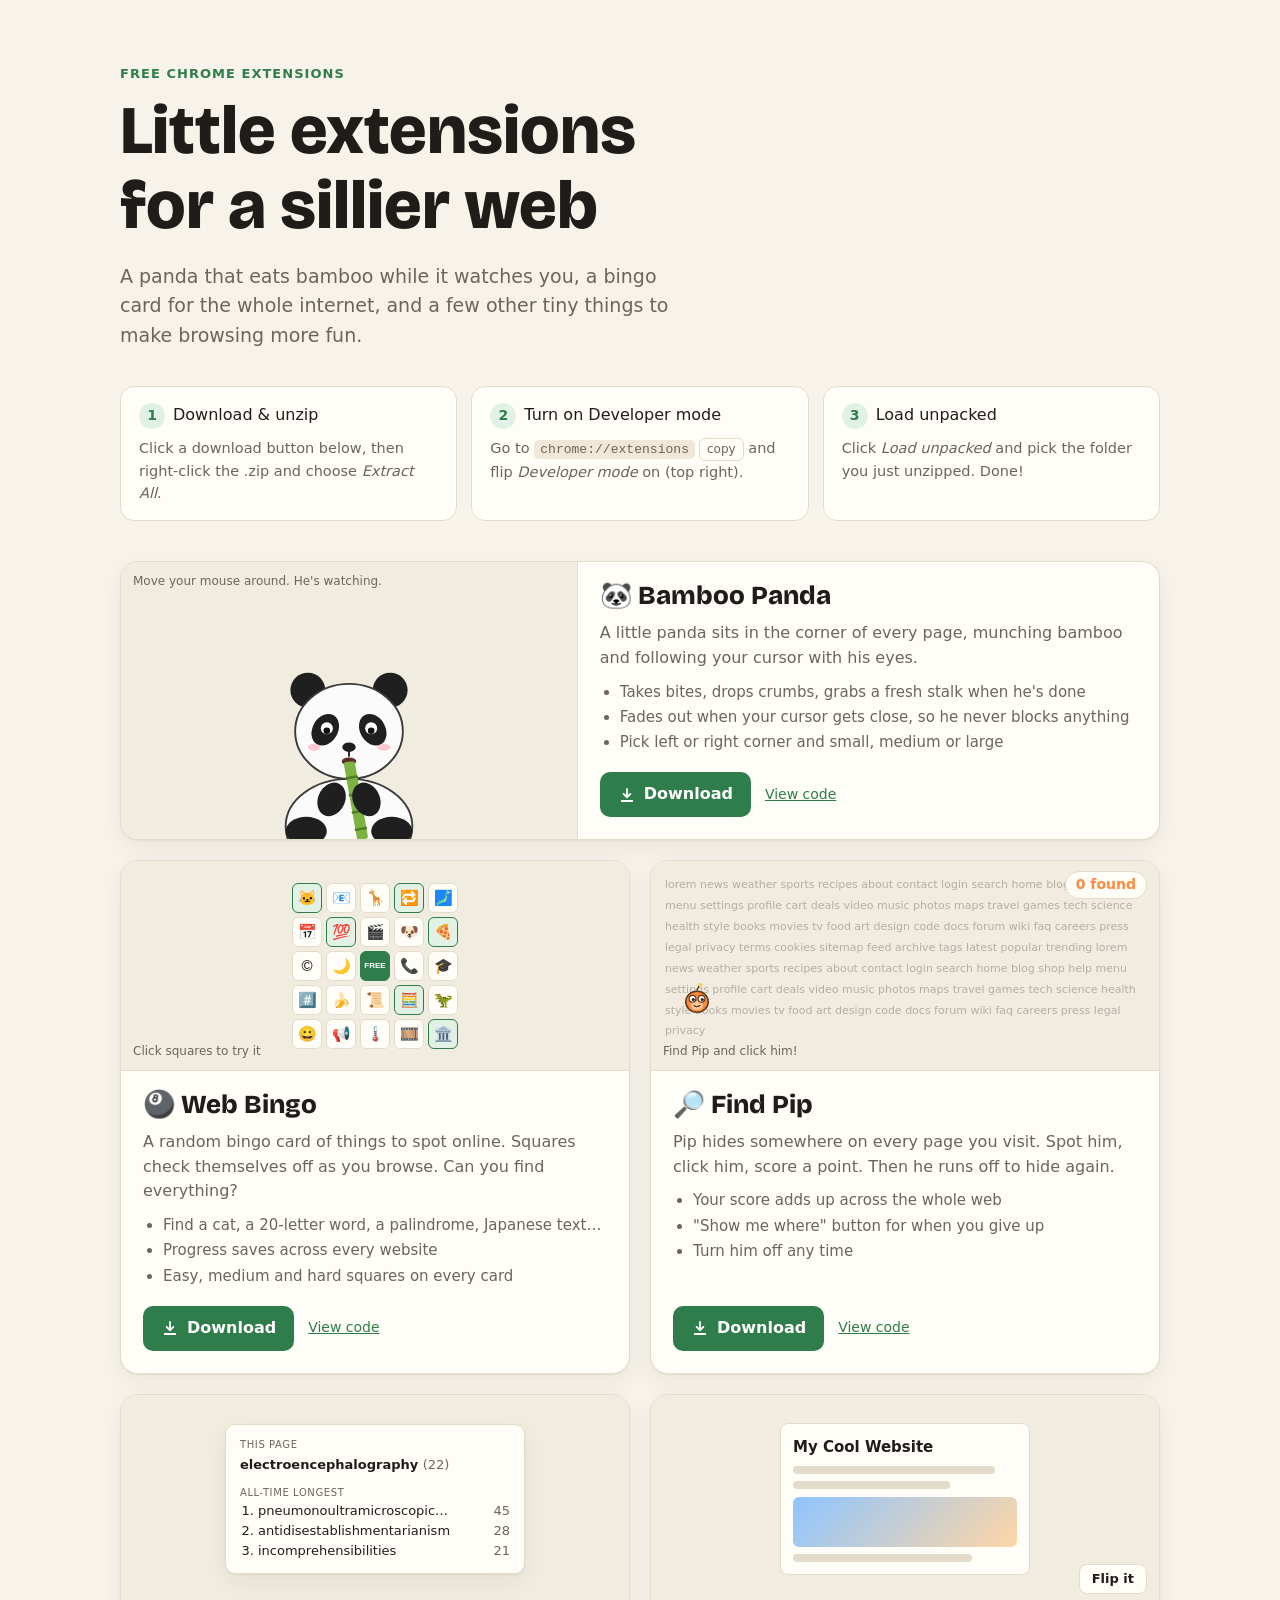
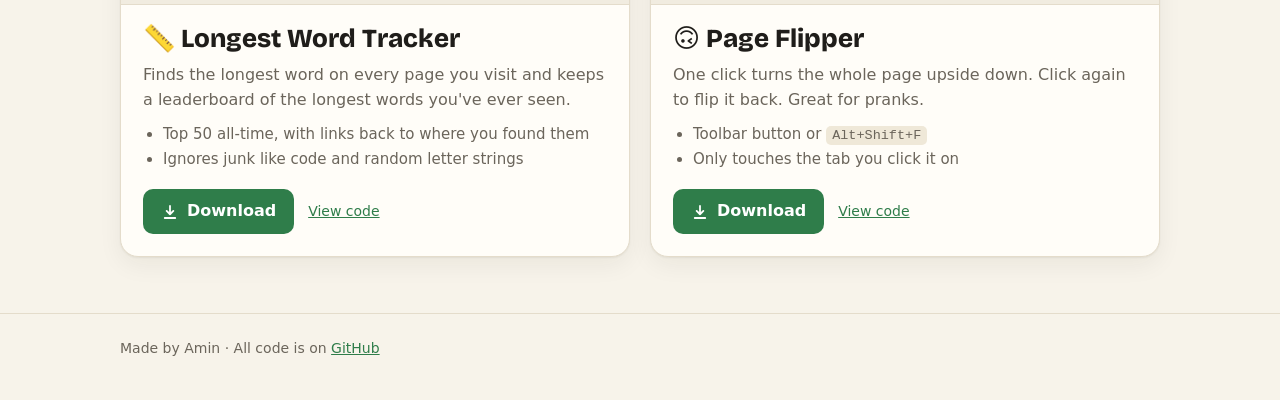
==== site/index.html @ 61991381 "Add download site and GitHub Pages workflow The workflow zips each extension and publishes site/ to " ====
<!doctype html>
<html lang="en">
<head>
<meta charset="utf-8">
<meta name="viewport" content="width=device-width, initial-scale=1">
<title>Little Extensions</title>
<meta name="description" content="Small, silly Chrome extensions: a bamboo-eating panda, web bingo, a hide-and-seek critter and more. Free to download.">
<link rel="preconnect" href="https://fonts.googleapis.com">
<link rel="preconnect" href="https://fonts.gstatic.com" crossorigin>
<link href="https://fonts.googleapis.com/css2?family=Bricolage+Grotesque:opsz,wght@12..96,600;12..96,800&display=swap" rel="stylesheet">
<style>
  :root {
    --bg: #f7f3ea;
    --surface: #fffdf8;
    --ink: #1f1d1a;
    --muted: #6b655b;
    --line: #e4dccb;
    --accent: #2f7d4a;
    --accent-ink: #ffffff;
    --accent-soft: #e2f1e6;
    --demo: #f1ece0;
    --code: #efe8d8;
    --shadow: 0 1px 2px rgba(40, 30, 10, .06), 0 8px 24px rgba(40, 30, 10, .06);
    color-scheme: light;
  }
  @media (prefers-color-scheme: dark) {
    :root {
      --bg: #171614;
      --surface: #211f1c;
      --ink: #f1ece3;
      --muted: #a8a094;
      --line: #36322c;
      --accent: #5fbf7f;
      --accent-ink: #0f1a12;
      --accent-soft: #223428;
      --demo: #2a2723;
      --code: #2e2a25;
      --shadow: 0 1px 2px rgba(0, 0, 0, .3), 0 8px 24px rgba(0, 0, 0, .25);
      color-scheme: dark;
    }
  }

  * { box-sizing: border-box; }
  body {
    margin: 0;
    background: var(--bg);
    color: var(--ink);
    font: 16px/1.55 system-ui, -apple-system, "Segoe UI", Roboto, sans-serif;
  }
  .wrap { max-width: 1080px; margin: 0 auto; padding-inline: 20px; }
  h1, h2, h3 { font-family: "Bricolage Grotesque", system-ui, sans-serif; line-height: 1.1; margin: 0; }
  a { color: var(--accent); }
  code {
    font: 0.9em ui-monospace, "Cascadia Code", Consolas, monospace;
    background: var(--code);
    padding: 2px 6px;
    border-radius: 5px;
  }

  /* ---------- hero ---------- */
  header { padding-block: 64px 36px; }
  .eyebrow { color: var(--accent); font-weight: 700; letter-spacing: .08em; text-transform: uppercase; font-size: 13px; }
  h1 { font-size: clamp(38px, 7vw, 68px); font-weight: 800; margin-top: 10px; max-width: 14ch; }
  .lede { color: var(--muted); font-size: 19px; max-width: 46ch; margin: 18px 0 0; }

  /* ---------- install steps ---------- */
  .install {
    display: grid;
    grid-template-columns: repeat(3, 1fr);
    gap: 14px;
    margin-bottom: 40px;
  }
  .step {
    background: var(--surface);
    border: 1px solid var(--line);
    border-radius: 14px;
    padding: 16px 18px;
  }
  .step b { display: inline-grid; place-items: center; width: 26px; height: 26px; border-radius: 50%;
            background: var(--accent-soft); color: var(--accent); font-size: 14px; margin-right: 8px; }
  .step p { margin: 8px 0 0; color: var(--muted); font-size: 14.5px; }
  .copy {
    font: inherit; font-size: 12px; margin-left: 4px; cursor: pointer;
    border: 1px solid var(--line); background: var(--surface); color: var(--muted);
    border-radius: 6px; padding: 1px 7px;
  }
  .copy:hover { color: var(--ink); }

  /* ---------- cards ---------- */
  .grid { display: grid; grid-template-columns: repeat(2, 1fr); gap: 20px; padding-bottom: 56px; }
  .card {
    background: var(--surface);
    border: 1px solid var(--line);
    border-radius: 18px;
    overflow: hidden;
    display: flex;
    flex-direction: column;
    box-shadow: var(--shadow);
  }
  .card.wide { grid-column: 1 / -1; flex-direction: row; }
  .card.wide .demo { flex: 0 0 44%; height: auto; min-height: 240px; }
  .demo {
    position: relative;
    height: 210px;
    background: var(--demo);
    border-bottom: 1px solid var(--line);
    overflow: hidden;
    display: grid;
    place-items: center;
  }
  .card.wide .demo { border-bottom: 0; border-right: 1px solid var(--line); }
  .demo-hint {
    position: absolute; left: 12px; bottom: 10px;
    font-size: 12px; color: var(--muted);
  }
  .body { padding: 20px 22px 22px; display: flex; flex-direction: column; gap: 10px; flex: 1; }
  .body h2 { font-size: 26px; font-weight: 800; }
  .body p { margin: 0; color: var(--muted); }
  .body ul { margin: 0; padding-left: 20px; color: var(--muted); font-size: 15px; }
  .body li + li { margin-top: 2px; }
  .actions { margin-top: auto; padding-top: 8px; display: flex; gap: 14px; align-items: center; flex-wrap: wrap; }
  .download {
    display: inline-flex; align-items: center; gap: 8px;
    background: var(--accent); color: var(--accent-ink);
    font-weight: 700; text-decoration: none;
    padding: 10px 18px; border-radius: 10px;
  }
  .download:hover { filter: brightness(1.08); }
  .download svg { width: 18px; height: 18px; }
  .source { font-size: 14px; }

  /* ---------- demo: longest word ---------- */
  .mini-popup {
    width: min(300px, 86%);
    background: var(--surface); border: 1px solid var(--line); border-radius: 10px;
    padding: 12px 14px; font-size: 13px; box-shadow: var(--shadow);
  }
  .mini-popup small { display: block; color: var(--muted); font-size: 10px; letter-spacing: .06em; text-transform: uppercase; }
  .mini-popup .big { font-weight: 700; word-break: break-all; margin: 2px 0 10px; }
  .mini-popup ol { margin: 0; padding-left: 18px; }
  .mini-popup li span { color: var(--muted); float: right; }

  /* ---------- demo: page flipper ---------- */
  .fake-page {
    width: min(250px, 80%);
    background: var(--surface); border: 1px solid var(--line); border-radius: 8px;
    padding: 12px; transition: transform .6s cubic-bezier(.6, -0.2, .3, 1.3);
  }
  .fake-page.flipped { transform: rotate(180deg); }
  .fake-page .bar { height: 8px; border-radius: 4px; background: var(--line); margin-top: 7px; }
  .fake-page .title { font-weight: 800; font-size: 15px; }
  .fake-page .img { height: 50px; border-radius: 6px; margin-top: 8px; background: linear-gradient(135deg, #8ec5ff, #ffd6a5); }
  .flip-btn {
    position: absolute; right: 12px; bottom: 10px;
    font: inherit; font-size: 13px; font-weight: 600; cursor: pointer;
    border: 1px solid var(--line); background: var(--surface); color: var(--ink);
    border-radius: 8px; padding: 4px 12px;
  }

  /* ---------- demo: find pip ---------- */
  #pip-demo { cursor: crosshair; display: block; }
  #pip {
    position: absolute; width: 30px; height: 30px; cursor: pointer;
    transition: transform .15s; border: 0; padding: 0; background: none;
  }
  #pip:hover { transform: scale(1.25) rotate(-8deg); }
  #pip-score {
    position: absolute; right: 12px; top: 10px;
    font-weight: 800; font-size: 14px; color: #ff8a3d;
    background: var(--surface); border: 1px solid var(--line); border-radius: 999px; padding: 2px 10px;
  }
  .pip-scatter { position: absolute; inset: 0; color: var(--muted); opacity: .45; font-size: 11px; line-height: 1.9; padding: 14px; overflow: hidden; user-select: none; }

  /* ---------- demo: web bingo ---------- */
  .bingo { display: grid; grid-template-columns: repeat(5, 30px); gap: 4px; }
  .bingo button {
    width: 30px; height: 30px; padding: 0; font-size: 15px; cursor: pointer;
    border: 1.5px solid var(--line); border-radius: 6px; background: var(--surface);
  }
  .bingo button.on { background: var(--accent-soft); border-color: var(--accent); }
  .bingo button.free { background: var(--accent); border-color: var(--accent); color: var(--accent-ink); font-size: 8px; font-weight: 800; }
  .bingo-shout { position: absolute; top: 12px; font-weight: 800; color: #c0392b; letter-spacing: .05em; opacity: 0; transition: opacity .2s; }
  .bingo-shout.show { opacity: 1; }

  /* ---------- demo: panda ---------- */
  .panda-demo { width: 190px; height: 190px; align-self: end; }
  .panda-demo svg { width: 100%; height: 100%; display: block; overflow: visible; }
  #pd-mouth { animation: chew .52s ease-in-out infinite; transform-box: fill-box; transform-origin: center; }
  #pd-bob { animation: bob .52s ease-in-out infinite; }
  #pd-eyes { transform-box: fill-box; transform-origin: center; transition: transform .08s; }
  #pd-eyes.blink { transform: scaleY(.1); }
  @keyframes chew { 0%, 100% { transform: scaleY(.45); } 50% { transform: scaleY(1.15); } }
  @keyframes bob { 50% { transform: translateY(-2px); } }

  footer { border-top: 1px solid var(--line); padding-block: 24px 40px; color: var(--muted); font-size: 14px; }

  @media (max-width: 760px) {
    header { padding-block: 40px 24px; }
    .install { grid-template-columns: 1fr; }
    .grid { grid-template-columns: 1fr; }
    .card.wide { flex-direction: column; }
    .card.wide .demo { flex: none; min-height: 210px; border-right: 0; border-bottom: 1px solid var(--line); }
  }
  @media (prefers-reduced-motion: reduce) {
    #pd-mouth, #pd-bob { animation: none; }
    .fake-page { transition: none; }
  }
</style>
</head>
<body>

<div class="wrap">
  <header>
    <div class="eyebrow">Free Chrome extensions</div>
    <h1>Little extensions for a sillier web</h1>
    <p class="lede">A panda that eats bamboo while it watches you, a bingo card for the whole internet, and a few other tiny things to make browsing more fun.</p>
  </header>

  <section class="install" aria-label="How to install">
    <div class="step"><b>1</b>Download &amp; unzip
      <p>Click a download button below, then right-click the .zip and choose <em>Extract All</em>.</p></div>
    <div class="step"><b>2</b>Turn on Developer mode
      <p>Go to <code>chrome://extensions</code><button class="copy" data-copy="chrome://extensions">copy</button> and flip <em>Developer mode</em> on (top right).</p></div>
    <div class="step"><b>3</b>Load unpacked
      <p>Click <em>Load unpacked</em> and pick the folder you just unzipped. Done!</p></div>
  </section>

  <main class="grid">

    <!-- Bamboo Panda -->
    <article class="card wide">
      <div class="demo">
        <div class="panda-demo" aria-hidden="true">
          <svg viewBox="0 0 120 120">
            <defs><clipPath id="pd-clip"><rect x="0" y="71" width="120" height="60"/></clipPath></defs>
            <ellipse cx="60" cy="112" rx="40" ry="30" fill="#fbfbfb" stroke="#3a3a3a" stroke-width="1.2"/>
            <ellipse cx="33" cy="115" rx="13" ry="9" fill="#1f1f1f"/>
            <ellipse cx="87" cy="115" rx="13" ry="9" fill="#1f1f1f"/>
            <g id="pd-head">
              <circle cx="34" cy="26" r="11" fill="#1f1f1f"/>
              <circle cx="86" cy="26" r="11" fill="#1f1f1f"/>
              <ellipse cx="60" cy="52" rx="34" ry="30" fill="#fbfbfb" stroke="#3a3a3a" stroke-width="1.2"/>
              <ellipse cx="45" cy="51" rx="8" ry="10.5" fill="#1f1f1f" transform="rotate(30 45 51)"/>
              <ellipse cx="75" cy="51" rx="8" ry="10.5" fill="#1f1f1f" transform="rotate(-30 75 51)"/>
              <g id="pd-eyes">
                <circle cx="46" cy="50" r="3.8" fill="#fff"/>
                <circle cx="74" cy="50" r="3.8" fill="#fff"/>
                <circle id="pd-pl" cx="46" cy="50" r="2.1" fill="#111"/>
                <circle id="pd-pr" cx="74" cy="50" r="2.1" fill="#111"/>
              </g>
              <ellipse cx="38" cy="62" rx="4" ry="2.2" fill="#ffb3c1" opacity=".7"/>
              <ellipse cx="82" cy="62" rx="4" ry="2.2" fill="#ffb3c1" opacity=".7"/>
              <ellipse cx="60" cy="62" rx="4.2" ry="3" fill="#1f1f1f"/>
              <path d="M60 65 v2.5" stroke="#1f1f1f" stroke-width="1.2" stroke-linecap="round"/>
              <ellipse id="pd-mouth" cx="60" cy="71" rx="4.5" ry="2.5" fill="#5a2b2b"/>
            </g>
            <g clip-path="url(#pd-clip)">
              <g transform="rotate(-10 60 71)">
                <g id="pd-bob">
                  <rect x="56.5" y="71" width="7" height="50" rx="1.5" fill="#7cb342"/>
                  <rect x="56" y="80.4" width="8" height="1.6" rx=".8" fill="#4e7d23"/>
                  <rect x="56" y="91.4" width="8" height="1.6" rx=".8" fill="#4e7d23"/>
                  <rect x="56" y="102.4" width="8" height="1.6" rx=".8" fill="#4e7d23"/>
                  <rect x="56" y="113.4" width="8" height="1.6" rx=".8" fill="#4e7d23"/>
                </g>
              </g>
            </g>
            <ellipse cx="49" cy="95" rx="8.5" ry="11" fill="#1f1f1f" transform="rotate(25 49 95)"/>
            <ellipse cx="71" cy="95" rx="8.5" ry="11" fill="#1f1f1f" transform="rotate(-25 71 95)"/>
          </svg>
        </div>
        <span class="demo-hint" style="top:10px;bottom:auto">Move your mouse around. He's watching.</span>
      </div>
      <div class="body">
        <h2>🐼 Bamboo Panda</h2>
        <p>A little panda sits in the corner of every page, munching bamboo and following your cursor with his eyes.</p>
        <ul>
          <li>Takes bites, drops crumbs, grabs a fresh stalk when he's done</li>
          <li>Fades out when your cursor gets close, so he never blocks anything</li>
          <li>Pick left or right corner and small, medium or large</li>
        </ul>
        <div class="actions">
          <a class="download" href="downloads/bamboo-panda.zip" download><svg viewBox="0 0 24 24" fill="none" stroke="currentColor" stroke-width="2.4" stroke-linecap="round" stroke-linejoin="round"><path d="M12 4v11m0 0-4.5-4.5M12 15l4.5-4.5M5 20h14"/></svg>Download</a>
          <a class="source" href="https://github.com/XGXCpneumatic/extentions/tree/main/bamboo-panda">View code</a>
        </div>
      </div>
    </article>

    <!-- Web Bingo -->
    <article class="card">
      <div class="demo">
        <div class="bingo-shout" id="bingo-shout">🎉 BINGO!</div>
        <div class="bingo" id="bingo"></div>
        <span class="demo-hint">Click squares to try it</span>
      </div>
      <div class="body">
        <h2>🎱 Web Bingo</h2>
        <p>A random bingo card of things to spot online. Squares check themselves off as you browse. Can you find everything?</p>
        <ul>
          <li>Find a cat, a 20-letter word, a palindrome, Japanese text…</li>
          <li>Progress saves across every website</li>
          <li>Easy, medium and hard squares on every card</li>
        </ul>
        <div class="actions">
          <a class="download" href="downloads/web-bingo.zip" download><svg viewBox="0 0 24 24" fill="none" stroke="currentColor" stroke-width="2.4" stroke-linecap="round" stroke-linejoin="round"><path d="M12 4v11m0 0-4.5-4.5M12 15l4.5-4.5M5 20h14"/></svg>Download</a>
          <a class="source" href="https://github.com/XGXCpneumatic/extentions/tree/main/web-bingo">View code</a>
        </div>
      </div>
    </article>

    <!-- Find Pip -->
    <article class="card">
      <div class="demo" id="pip-demo">
        <div class="pip-scatter" aria-hidden="true">lorem news weather sports recipes about contact login search home blog shop help menu settings profile cart deals video music photos maps travel games tech science health style books movies tv food art design code docs forum wiki faq careers press legal privacy terms cookies sitemap feed archive tags latest popular trending lorem news weather sports recipes about contact login search home blog shop help menu settings profile cart deals video music photos maps travel games tech science health style books movies tv food art design code docs forum wiki faq careers press legal privacy</div>
        <span id="pip-score">0 found</span>
        <button id="pip" aria-label="Pip">
          <svg viewBox="0 0 40 40" width="30" height="30">
            <line x1="20" y1="9" x2="24" y2="2" stroke="#5a3a1a" stroke-width="2" stroke-linecap="round"/>
            <circle cx="24.5" cy="2.5" r="2.5" fill="#ffd23f"/>
            <ellipse cx="20" cy="25" rx="15" ry="14" fill="#ff8a3d" stroke="#5a3a1a" stroke-width="2"/>
            <ellipse cx="20" cy="30" rx="8" ry="6" fill="#ffc499"/>
            <circle cx="14" cy="21" r="4.5" fill="#fff" stroke="#5a3a1a" stroke-width="1.5"/>
            <circle cx="26" cy="21" r="4.5" fill="#fff" stroke="#5a3a1a" stroke-width="1.5"/>
            <circle cx="15" cy="22" r="2" fill="#222"/>
            <circle cx="27" cy="22" r="2" fill="#222"/>
            <path d="M16 30 Q20 33 24 30" fill="none" stroke="#5a3a1a" stroke-width="1.5" stroke-linecap="round"/>
          </svg>
        </button>
        <span class="demo-hint">Find Pip and click him!</span>
      </div>
      <div class="body">
        <h2>🔎 Find Pip</h2>
        <p>Pip hides somewhere on every page you visit. Spot him, click him, score a point. Then he runs off to hide again.</p>
        <ul>
          <li>Your score adds up across the whole web</li>
          <li>"Show me where" button for when you give up</li>
          <li>Turn him off any time</li>
        </ul>
        <div class="actions">
          <a class="download" href="downloads/find-pip.zip" download><svg viewBox="0 0 24 24" fill="none" stroke="currentColor" stroke-width="2.4" stroke-linecap="round" stroke-linejoin="round"><path d="M12 4v11m0 0-4.5-4.5M12 15l4.5-4.5M5 20h14"/></svg>Download</a>
          <a class="source" href="https://github.com/XGXCpneumatic/extentions/tree/main/find-pip">View code</a>
        </div>
      </div>
    </article>

    <!-- Longest Word Tracker -->
    <article class="card">
      <div class="demo">
        <div class="mini-popup" aria-hidden="true">
          <small>This page</small>
          <div class="big">electroencephalography <span style="color:var(--muted);font-weight:400">(22)</span></div>
          <small>All-time longest</small>
          <ol>
            <li>pneumonoultramicroscopic… <span>45</span></li>
            <li>antidisestablishmentarianism <span>28</span></li>
            <li>incomprehensibilities <span>21</span></li>
          </ol>
        </div>
      </div>
      <div class="body">
        <h2>📏 Longest Word Tracker</h2>
        <p>Finds the longest word on every page you visit and keeps a leaderboard of the longest words you've ever seen.</p>
        <ul>
          <li>Top 50 all-time, with links back to where you found them</li>
          <li>Ignores junk like code and random letter strings</li>
        </ul>
        <div class="actions">
          <a class="download" href="downloads/longest-word-tracker.zip" download><svg viewBox="0 0 24 24" fill="none" stroke="currentColor" stroke-width="2.4" stroke-linecap="round" stroke-linejoin="round"><path d="M12 4v11m0 0-4.5-4.5M12 15l4.5-4.5M5 20h14"/></svg>Download</a>
          <a class="source" href="https://github.com/XGXCpneumatic/extentions/tree/main/longest-word-tracker">View code</a>
        </div>
      </div>
    </article>

    <!-- Page Flipper -->
    <article class="card">
      <div class="demo">
        <div class="fake-page" id="fake-page" aria-hidden="true">
          <div class="title">My Cool Website</div>
          <div class="bar" style="width:90%"></div>
          <div class="bar" style="width:70%"></div>
          <div class="img"></div>
          <div class="bar" style="width:80%"></div>
        </div>
        <button class="flip-btn" id="flip-btn">Flip it</button>
      </div>
      <div class="body">
        <h2>🙃 Page Flipper</h2>
        <p>One click turns the whole page upside down. Click again to flip it back. Great for pranks.</p>
        <ul>
          <li>Toolbar button or <code>Alt+Shift+F</code></li>
          <li>Only touches the tab you click it on</li>
        </ul>
        <div class="actions">
          <a class="download" href="downloads/page-flipper.zip" download><svg viewBox="0 0 24 24" fill="none" stroke="currentColor" stroke-width="2.4" stroke-linecap="round" stroke-linejoin="round"><path d="M12 4v11m0 0-4.5-4.5M12 15l4.5-4.5M5 20h14"/></svg>Download</a>
          <a class="source" href="https://github.com/XGXCpneumatic/extentions/tree/main/page-flipper">View code</a>
        </div>
      </div>
    </article>

  </main>
</div>

<footer>
  <div class="wrap">
    Made by Amin · All code is on <a href="https://github.com/XGXCpneumatic/extentions">GitHub</a>
  </div>
</footer>

<script>
  // ---------- copy buttons ----------
  document.querySelectorAll(".copy").forEach((btn) => {
    btn.addEventListener("click", async () => {
      try {
        await navigator.clipboard.writeText(btn.dataset.copy);
        btn.textContent = "copied!";
      } catch {
        btn.textContent = "copy failed";
      }
      setTimeout(() => (btn.textContent = "copy"), 1500);
    });
  });

  // ---------- panda: eyes follow the cursor ----------
  (() => {
    const svg = document.querySelector(".panda-demo svg");
    const head = document.getElementById("pd-head");
    const eyes = document.getElementById("pd-eyes");
    const pupils = [[document.getElementById("pd-pl"), 46], [document.getElementById("pd-pr"), 74]];
    let queued = false, mouse = null;

    function look() {
      queued = false;
      const r = svg.getBoundingClientRect();
      const s = r.width / 120;
      let dx = 0, dy = 1;
      if (mouse) {
        dx = mouse.x - (r.left + 60 * s);
        dy = mouse.y - (r.top + 50 * s);
        const d = Math.hypot(dx, dy) || 1;
        dx /= d; dy /= d;
      }
      for (const [p, cx] of pupils) {
        p.setAttribute("cx", cx + dx * 1.6);
        p.setAttribute("cy", 50 + dy * 1.6);
      }
      const tilt = mouse ? Math.max(-7, Math.min(7, dx * 7)) : 0;
      head.setAttribute("transform", `rotate(${tilt.toFixed(2)} 60 82)`);
    }
    const queue = () => { if (!queued) { queued = true; requestAnimationFrame(look); } };
    document.addEventListener("mousemove", (e) => { mouse = { x: e.clientX, y: e.clientY }; queue(); }, { passive: true });
    document.addEventListener("mouseout", (e) => { if (!e.relatedTarget) { mouse = null; queue(); } });
    window.addEventListener("scroll", queue, { passive: true });

    (function blink() {
      setTimeout(() => {
        eyes.classList.add("blink");
        setTimeout(() => eyes.classList.remove("blink"), 140);
        blink();
      }, 2500 + Math.random() * 4000);
    })();
  })();

  // ---------- web bingo mini card ----------
  (() => {
    const icons = ["🐱", "📧", "🦒", "🔁", "🗾", "📅", "💯", "🎬", "🐶", "🍕", "©️", "🌙", "FREE", "📞", "🎓", "#️⃣", "🍌", "📜", "🧮", "🦖", "😀", "📢", "🌡️", "🎞️", "🏛️"];
    const start = new Set([0, 6, 18, 24, 3, 9]);
    const grid = document.getElementById("bingo");
    const shout = document.getElementById("bingo-shout");
    const on = icons.map((_, i) => i === 12 || start.has(i));
    const lines = [];
    for (let i = 0; i < 5; i++) {
      lines.push([0, 1, 2, 3, 4].map((j) => i * 5 + j), [0, 1, 2, 3, 4].map((j) => j * 5 + i));
    }
    lines.push([0, 6, 12, 18, 24], [4, 8, 12, 16, 20]);
    const bingos = () => lines.filter((l) => l.every((i) => on[i])).length;

    icons.forEach((icon, i) => {
      const b = document.createElement("button");
      b.textContent = icon;
      if (icon === "FREE") b.className = "free";
      else {
        b.classList.toggle("on", on[i]);
        b.addEventListener("click", () => {
          const before = bingos();
          on[i] = !on[i];
          b.classList.toggle("on", on[i]);
          if (bingos() > before) {
            shout.classList.add("show");
            setTimeout(() => shout.classList.remove("show"), 1400);
          }
        });
      }
      grid.append(b);
    });
  })();

  // ---------- find pip mini game ----------
  (() => {
    const area = document.getElementById("pip-demo");
    const pip = document.getElementById("pip");
    const score = document.getElementById("pip-score");
    let found = 0;
    function hide() {
      const w = area.clientWidth - 40, h = area.clientHeight - 70;
      pip.style.left = 8 + Math.random() * w + "px";
      pip.style.top = 36 + Math.random() * h + "px";
    }
    pip.addEventListener("click", () => {
      found++;
      score.textContent = `${found} found`;
      hide();
    });
    hide();
    window.addEventListener("resize", hide);
  })();

  // ---------- page flipper ----------
  (() => {
    const page = document.getElementById("fake-page");
    const btn = document.getElementById("flip-btn");
    btn.addEventListener("click", () => {
      page.classList.toggle("flipped");
      btn.textContent = page.classList.contains("flipped") ? "Flip back" : "Flip it";
    });
  })();
</script>
</body>
</html>
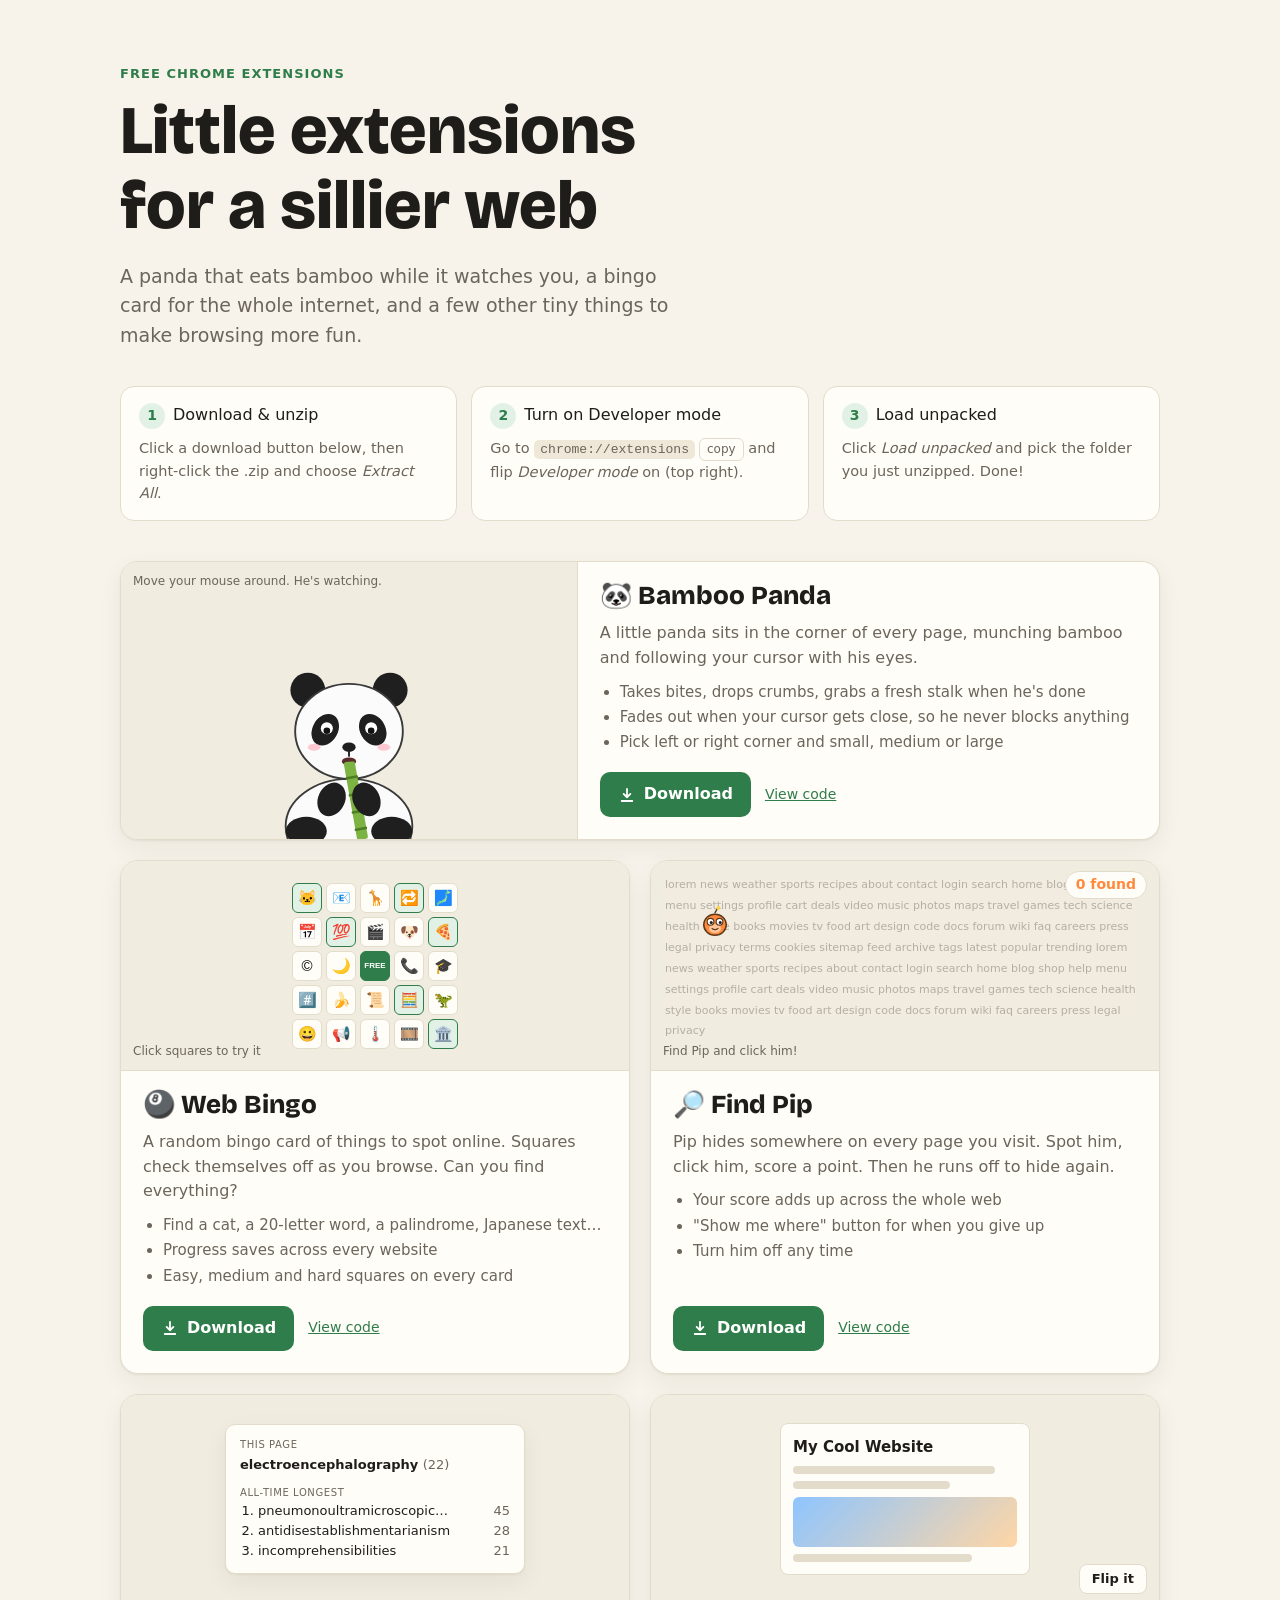
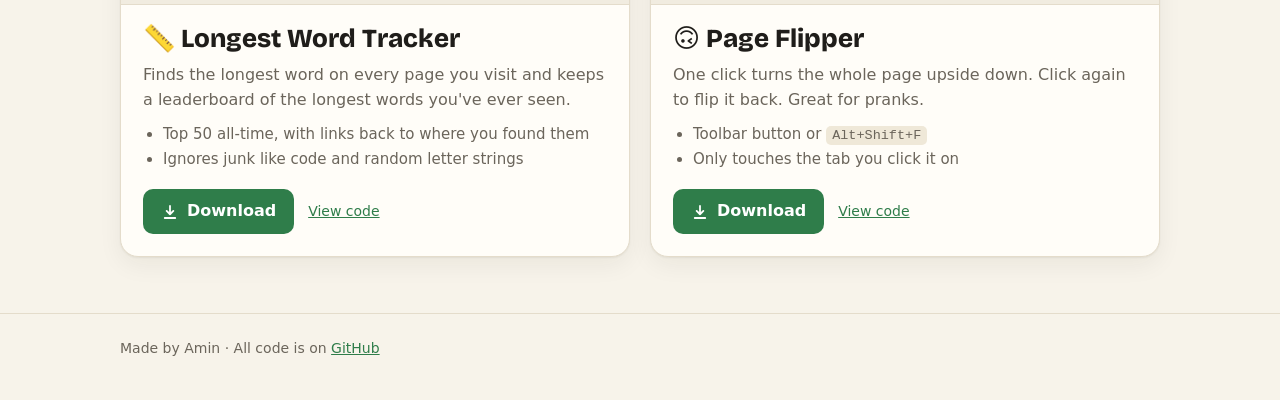
==== commit 78d2c9ea: "Use Pip as the site favicon Co-Authored-By: Claude Opus 5.5 <noreply@anthropic.com>" ====
--- a/site/index.html
+++ b/site/index.html
@@ -4,6 +4,7 @@
 <meta charset="utf-8">
 <meta name="viewport" content="width=device-width, initial-scale=1">
 <title>Little Extensions</title>
+<link rel="icon" type="image/svg+xml" href="favicon.svg">
 <meta name="description" content="Small, silly Chrome extensions: a bamboo-eating panda, web bingo, a hide-and-seek critter and more. Free to download.">
 <link rel="preconnect" href="https://fonts.googleapis.com">
 <link rel="preconnect" href="https://fonts.gstatic.com" crossorigin>
